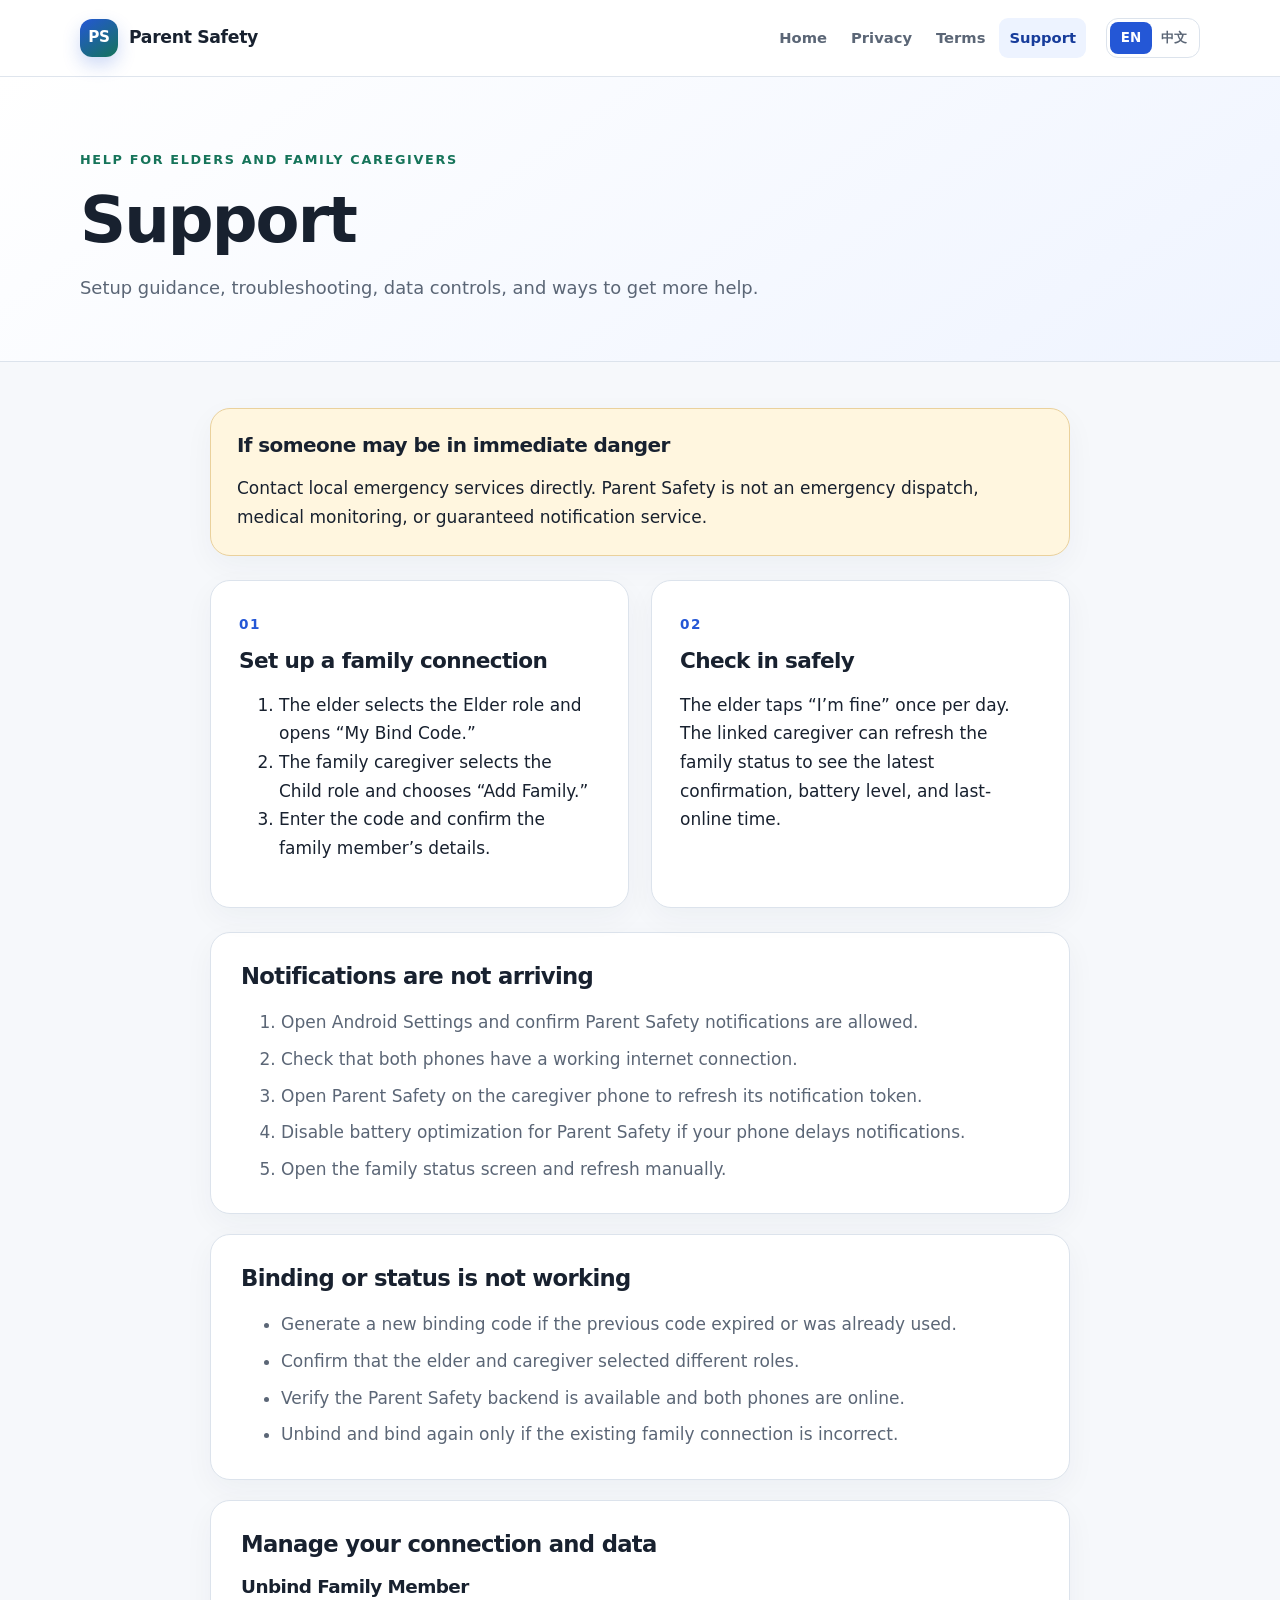
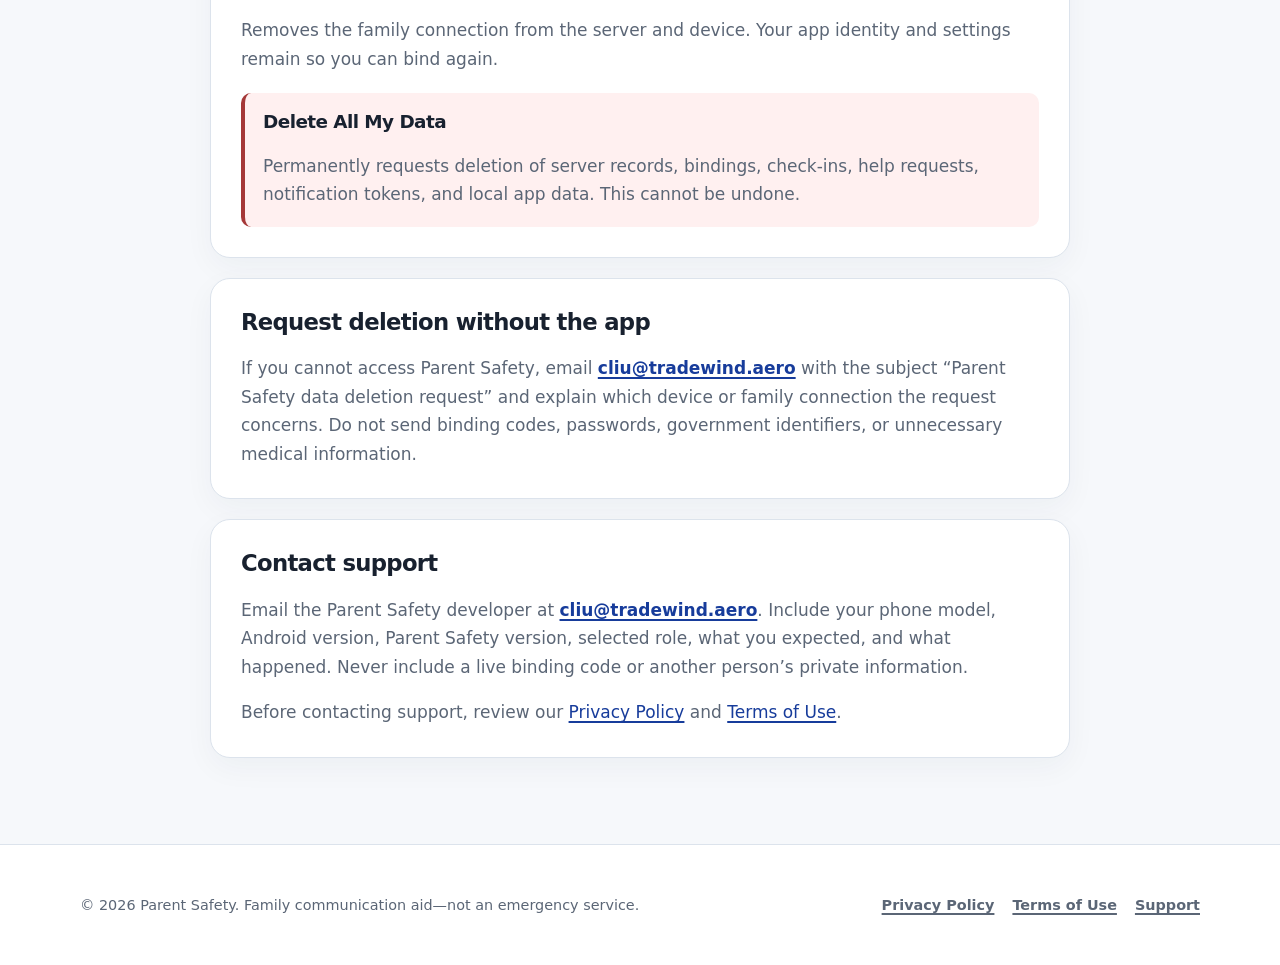
==== support/index.html @ eed0bc13 "Create Parent Safety static site" ====
<!doctype html>
<html lang="en">
<head>
  <meta charset="utf-8">
  <meta name="viewport" content="width=device-width, initial-scale=1">
  <meta name="description" content="Setup, troubleshooting, data controls, and developer contact for Parent Safety.">
  <title>Support | Parent Safety</title>
  <link rel="stylesheet" href="../assets/styles.css">
</head>
<body>
  <a class="skip-link" href="#main">Skip to content</a>
  <header class="site-header"><div class="nav-shell">
    <a class="brand" href="../"><span class="brand-mark" aria-hidden="true">PS</span>Parent Safety</a>
    <div class="nav-actions"><nav class="primary-nav" aria-label="Primary navigation"><a href="../">Home</a><a href="../privacy/">Privacy</a><a href="../terms/">Terms</a><a href="./" aria-current="page">Support</a></nav><nav class="language-switcher" aria-label="Language"><span lang="en" aria-current="true">EN</span><a href="zh.html" lang="zh" hreflang="zh">中文</a></nav></div>
  </div></header>

  <main id="main">
    <header class="page-hero"><div class="page-shell"><p class="eyebrow">Help for elders and family caregivers</p><h1>Support</h1><p class="page-description">Setup guidance, troubleshooting, data controls, and ways to get more help.</p></div></header>
    <div class="legal-content">
      <aside class="notice notice-warning"><h2>If someone may be in immediate danger</h2><p>Contact local emergency services directly. Parent Safety is not an emergency dispatch, medical monitoring, or guaranteed notification service.</p></aside>

      <div class="support-grid">
        <article class="support-card"><span aria-hidden="true">01</span><h2>Set up a family connection</h2><ol><li>The elder selects the Elder role and opens “My Bind Code.”</li><li>The family caregiver selects the Child role and chooses “Add Family.”</li><li>Enter the code and confirm the family member’s details.</li></ol></article>
        <article class="support-card"><span aria-hidden="true">02</span><h2>Check in safely</h2><p>The elder taps “I’m fine” once per day. The linked caregiver can refresh the family status to see the latest confirmation, battery level, and last-online time.</p></article>
      </div>

      <section class="legal-section"><h2>Notifications are not arriving</h2><ol><li>Open Android Settings and confirm Parent Safety notifications are allowed.</li><li>Check that both phones have a working internet connection.</li><li>Open Parent Safety on the caregiver phone to refresh its notification token.</li><li>Disable battery optimization for Parent Safety if your phone delays notifications.</li><li>Open the family status screen and refresh manually.</li></ol></section>

      <section class="legal-section"><h2>Binding or status is not working</h2><ul><li>Generate a new binding code if the previous code expired or was already used.</li><li>Confirm that the elder and caregiver selected different roles.</li><li>Verify the Parent Safety backend is available and both phones are online.</li><li>Unbind and bind again only if the existing family connection is incorrect.</li></ul></section>

      <section class="legal-section"><h2>Manage your connection and data</h2><div><h3>Unbind Family Member</h3><p>Removes the family connection from the server and device. Your app identity and settings remain so you can bind again.</p></div><div class="danger-block"><h3>Delete All My Data</h3><p>Permanently requests deletion of server records, bindings, check-ins, help requests, notification tokens, and local app data. This cannot be undone.</p></div></section>

      <section class="legal-section" id="data-deletion"><h2>Request deletion without the app</h2><p>If you cannot access Parent Safety, email <a class="email-link" href="mailto:cliu@tradewind.aero?subject=Parent%20Safety%20data%20deletion%20request">cliu@tradewind.aero</a> with the subject “Parent Safety data deletion request” and explain which device or family connection the request concerns. Do not send binding codes, passwords, government identifiers, or unnecessary medical information.</p></section>

      <section class="legal-section"><h2>Contact support</h2><p>Email the Parent Safety developer at <a class="email-link" href="mailto:cliu@tradewind.aero?subject=Parent%20Safety%20support">cliu@tradewind.aero</a>. Include your phone model, Android version, Parent Safety version, selected role, what you expected, and what happened. Never include a live binding code or another person’s private information.</p><p>Before contacting support, review our <a href="../privacy/">Privacy Policy</a> and <a href="../terms/">Terms of Use</a>.</p></section>
    </div>
  </main>

  <footer class="site-footer"><div class="footer-shell"><div class="footer-copy">© 2026 Parent Safety. Family communication aid—not an emergency service.</div><nav class="footer-links" aria-label="Legal and support"><a href="../privacy/">Privacy Policy</a><a href="../terms/">Terms of Use</a><a href="./">Support</a></nav></div></footer>
</body>
</html>
---- assets/styles.css ----
:root {
  --ink: #18212f;
  --muted: #5b6676;
  --blue: #2457d6;
  --blue-dark: #173c9b;
  --blue-soft: #edf3ff;
  --green: #16745a;
  --green-soft: #eaf8f3;
  --amber: #945b10;
  --amber-soft: #fff6df;
  --red: #a53838;
  --red-soft: #fff0f0;
  --line: #dce3ec;
  --surface: #ffffff;
  --background: #f6f8fb;
  --shadow: 0 18px 45px rgba(31, 48, 78, 0.09);
  --radius: 20px;
  --content: 1120px;
}

* {
  box-sizing: border-box;
}

html {
  scroll-behavior: smooth;
}

body {
  margin: 0;
  color: var(--ink);
  background: var(--background);
  font-family: Inter, ui-sans-serif, system-ui, -apple-system, BlinkMacSystemFont, "Segoe UI", sans-serif;
  font-size: 17px;
  line-height: 1.68;
  -webkit-font-smoothing: antialiased;
}

a {
  color: var(--blue-dark);
  text-decoration-thickness: 1.5px;
  text-underline-offset: 3px;
}

a:hover {
  color: var(--blue);
}

a:focus-visible,
button:focus-visible {
  outline: 3px solid rgba(36, 87, 214, 0.32);
  outline-offset: 3px;
}

.skip-link {
  position: fixed;
  top: 10px;
  left: 10px;
  z-index: 10;
  padding: 10px 14px;
  border-radius: 10px;
  color: #fff;
  background: var(--blue-dark);
  transform: translateY(-160%);
}

.skip-link:focus {
  transform: translateY(0);
}

.site-header {
  position: sticky;
  top: 0;
  z-index: 5;
  border-bottom: 1px solid rgba(220, 227, 236, 0.9);
  background: rgba(255, 255, 255, 0.94);
  backdrop-filter: blur(14px);
}

.nav-shell,
.page-shell,
.footer-shell {
  width: min(calc(100% - 40px), var(--content));
  margin-inline: auto;
}

.nav-shell {
  display: flex;
  min-height: 76px;
  align-items: center;
  justify-content: space-between;
  gap: 24px;
}

.brand {
  display: inline-flex;
  align-items: center;
  gap: 11px;
  color: var(--ink);
  font-size: 1.08rem;
  font-weight: 800;
  letter-spacing: -0.02em;
  text-decoration: none;
}

.brand-mark {
  display: grid;
  width: 38px;
  height: 38px;
  place-items: center;
  border-radius: 12px;
  color: #fff;
  background: linear-gradient(145deg, var(--blue), var(--green));
  font-size: 0.95rem;
  box-shadow: 0 8px 18px rgba(36, 87, 214, 0.22);
}

.nav-actions,
.primary-nav,
.language-switcher {
  display: flex;
  align-items: center;
}

.nav-actions {
  gap: 20px;
}

.primary-nav {
  gap: 4px;
}

.primary-nav a {
  padding: 8px 10px;
  border-radius: 9px;
  color: var(--muted);
  font-size: 0.92rem;
  font-weight: 650;
  text-decoration: none;
}

.primary-nav a:hover,
.primary-nav a[aria-current="page"] {
  color: var(--blue-dark);
  background: var(--blue-soft);
}

.language-switcher {
  padding: 3px;
  border: 1px solid var(--line);
  border-radius: 12px;
  background: var(--surface);
}

.language-switcher a,
.language-switcher span {
  min-width: 42px;
  padding: 5px 9px;
  border-radius: 8px;
  color: var(--muted);
  font-size: 0.84rem;
  font-weight: 750;
  text-align: center;
  text-decoration: none;
}

.language-switcher span {
  color: #fff;
  background: var(--blue);
}

.hero {
  overflow: hidden;
  border-bottom: 1px solid var(--line);
  background:
    radial-gradient(circle at 88% 18%, rgba(36, 87, 214, 0.16), transparent 28%),
    radial-gradient(circle at 12% 78%, rgba(22, 116, 90, 0.13), transparent 30%),
    linear-gradient(145deg, #fff 0%, #f4f7ff 100%);
}

.hero-grid {
  display: grid;
  grid-template-columns: minmax(0, 1.25fr) minmax(280px, 0.75fr);
  gap: 70px;
  align-items: center;
  min-height: 620px;
  padding-block: 90px;
}

.eyebrow {
  margin: 0 0 12px;
  color: var(--green);
  font-size: 0.8rem;
  font-weight: 850;
  letter-spacing: 0.13em;
  text-transform: uppercase;
}

h1,
h2,
h3 {
  margin-top: 0;
  line-height: 1.2;
  letter-spacing: -0.03em;
}

h1 {
  max-width: 780px;
  margin-bottom: 22px;
  font-size: clamp(2.55rem, 6vw, 4.9rem);
}

h2 {
  font-size: clamp(1.55rem, 3vw, 2.25rem);
}

h3 {
  font-size: 1.15rem;
}

.hero-copy {
  max-width: 730px;
  margin: 0;
  color: var(--muted);
  font-size: clamp(1.05rem, 2vw, 1.25rem);
}

.hero-actions {
  display: flex;
  flex-wrap: wrap;
  gap: 12px;
  margin-top: 32px;
}

.button {
  display: inline-flex;
  min-height: 48px;
  align-items: center;
  justify-content: center;
  padding: 11px 18px;
  border: 1px solid var(--blue);
  border-radius: 13px;
  font-weight: 750;
  text-decoration: none;
}

.button-primary {
  color: #fff;
  background: var(--blue);
  box-shadow: 0 10px 24px rgba(36, 87, 214, 0.2);
}

.button-primary:hover {
  color: #fff;
  background: var(--blue-dark);
}

.button-secondary {
  color: var(--blue-dark);
  background: #fff;
}

.status-card {
  position: relative;
  padding: 28px;
  border: 1px solid rgba(220, 227, 236, 0.9);
  border-radius: 28px;
  background: rgba(255, 255, 255, 0.94);
  box-shadow: var(--shadow);
}

.status-card::before {
  position: absolute;
  inset: -13px 28px auto;
  height: 13px;
  border-radius: 14px 14px 0 0;
  background: linear-gradient(90deg, var(--blue), var(--green));
  content: "";
}

.status-label {
  color: var(--muted);
  font-size: 0.83rem;
  font-weight: 750;
  letter-spacing: 0.09em;
  text-transform: uppercase;
}

.status-value {
  margin: 10px 0 22px;
  color: var(--green);
  font-size: 2rem;
  font-weight: 850;
}

.status-row {
  display: flex;
  justify-content: space-between;
  gap: 18px;
  padding: 13px 0;
  border-top: 1px solid var(--line);
}

.status-row span:first-child {
  color: var(--muted);
}

.status-row strong {
  text-align: right;
}

.section {
  padding-block: 80px;
}

.section-heading {
  max-width: 700px;
  margin-bottom: 34px;
}

.section-heading p,
.card p,
.legal-section p,
.legal-section li {
  color: var(--muted);
}

.grid-3,
.grid-2,
.support-grid {
  display: grid;
  gap: 22px;
}

.grid-3 {
  grid-template-columns: repeat(3, 1fr);
}

.grid-2,
.support-grid {
  grid-template-columns: repeat(2, 1fr);
}

.card,
.support-card,
.legal-section,
.notice {
  border: 1px solid var(--line);
  border-radius: var(--radius);
  background: var(--surface);
  box-shadow: 0 10px 30px rgba(31, 48, 78, 0.045);
}

.card,
.support-card {
  padding: 28px;
}

.card-number {
  display: inline-grid;
  width: 42px;
  height: 42px;
  margin-bottom: 20px;
  place-items: center;
  border-radius: 13px;
  color: var(--blue-dark);
  background: var(--blue-soft);
  font-weight: 850;
}

.privacy-callout {
  color: #fff;
  background: linear-gradient(135deg, #173c9b, #12644f);
}

.privacy-callout .section-heading p,
.privacy-callout p,
.privacy-callout a {
  color: rgba(255, 255, 255, 0.86);
}

.privacy-callout a:hover {
  color: #fff;
}

.page-hero {
  padding: 72px 0 58px;
  border-bottom: 1px solid var(--line);
  background: linear-gradient(145deg, #fff, #eff4ff);
}

.page-hero h1 {
  margin-bottom: 14px;
  font-size: clamp(2.3rem, 5vw, 4rem);
}

.page-description {
  max-width: 760px;
  margin: 0;
  color: var(--muted);
  font-size: 1.12rem;
}

.legal-content {
  width: min(calc(100% - 40px), 860px);
  margin: 46px auto 86px;
}

.notice {
  margin-bottom: 24px;
  padding: 24px 26px;
  border-color: #bfd8d0;
  background: var(--green-soft);
}

.notice-warning {
  border-color: #ead19c;
  background: var(--amber-soft);
}

.notice h2,
.notice p {
  margin-bottom: 0;
}

.notice h2 {
  font-size: 1.25rem;
}

.legal-section {
  margin-top: 20px;
  padding: 30px;
}

.legal-section h2 {
  margin-bottom: 18px;
  font-size: 1.42rem;
}

.legal-section p:last-child,
.legal-section ul:last-child,
.legal-section ol:last-child {
  margin-bottom: 0;
}

.legal-section li + li {
  margin-top: 8px;
}

.support-grid {
  margin-bottom: 24px;
}

.support-card > span {
  color: var(--blue);
  font-size: 0.85rem;
  font-weight: 850;
  letter-spacing: 0.12em;
}

.support-card h2 {
  margin: 10px 0 14px;
  font-size: 1.35rem;
}

.danger-block {
  margin-top: 20px;
  padding: 18px;
  border-left: 4px solid var(--red);
  border-radius: 10px;
  background: var(--red-soft);
}

.contact-card {
  display: flex;
  flex-wrap: wrap;
  align-items: center;
  justify-content: space-between;
  gap: 18px;
}

.contact-card p {
  margin: 0;
}

.email-link {
  overflow-wrap: anywhere;
  font-weight: 800;
}

.site-footer {
  border-top: 1px solid var(--line);
  background: #fff;
}

.footer-shell {
  display: flex;
  min-height: 120px;
  align-items: center;
  justify-content: space-between;
  gap: 28px;
  padding-block: 24px;
}

.footer-copy {
  color: var(--muted);
  font-size: 0.9rem;
}

.footer-links {
  display: flex;
  flex-wrap: wrap;
  gap: 18px;
}

.footer-links a {
  color: var(--muted);
  font-size: 0.9rem;
  font-weight: 650;
}

@media (max-width: 900px) {
  .nav-shell {
    align-items: flex-start;
    padding-block: 14px;
  }

  .nav-actions {
    align-items: flex-end;
    flex-direction: column-reverse;
    gap: 8px;
  }

  .hero-grid {
    grid-template-columns: 1fr;
    gap: 54px;
    min-height: auto;
    padding-block: 72px;
  }

  .status-card {
    max-width: 560px;
  }

  .grid-3 {
    grid-template-columns: 1fr;
  }
}

@media (max-width: 680px) {
  body {
    font-size: 16px;
  }

  .nav-shell,
  .page-shell,
  .footer-shell,
  .legal-content {
    width: min(calc(100% - 28px), var(--content));
  }

  .nav-shell,
  .footer-shell {
    align-items: flex-start;
    flex-direction: column;
  }

  .nav-actions {
    width: 100%;
    align-items: stretch;
  }

  .primary-nav {
    width: 100%;
    overflow-x: auto;
    padding-bottom: 3px;
  }

  .primary-nav a {
    white-space: nowrap;
  }

  .language-switcher {
    align-self: flex-end;
  }

  .hero-grid {
    padding-block: 58px;
  }

  .hero-actions,
  .hero-actions .button {
    width: 100%;
  }

  .section {
    padding-block: 58px;
  }

  .grid-2,
  .support-grid {
    grid-template-columns: 1fr;
  }

  .page-hero {
    padding: 54px 0 42px;
  }

  .legal-content {
    margin-block: 30px 58px;
  }

  .legal-section,
  .notice,
  .card,
  .support-card {
    padding: 22px;
    border-radius: 16px;
  }

  .footer-shell {
    min-height: auto;
  }
}

@media (prefers-reduced-motion: reduce) {
  html {
    scroll-behavior: auto;
  }
}
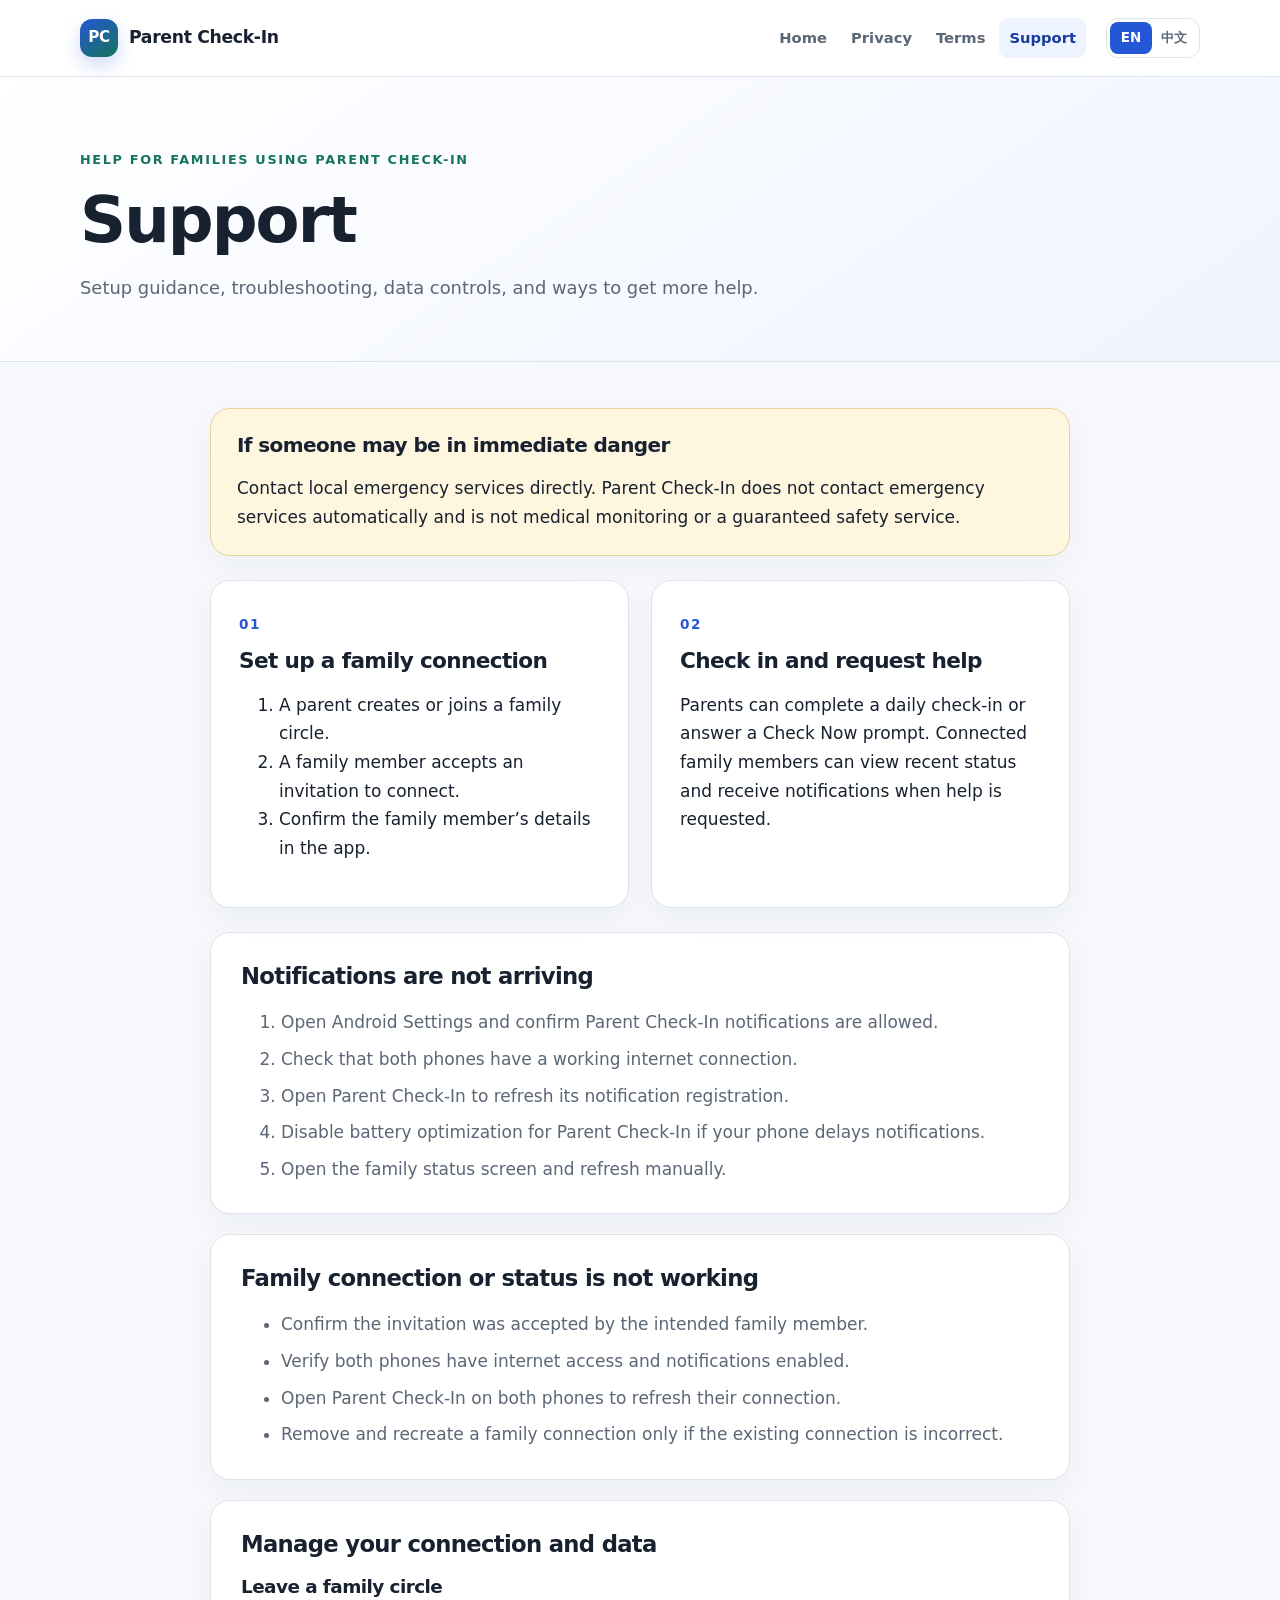
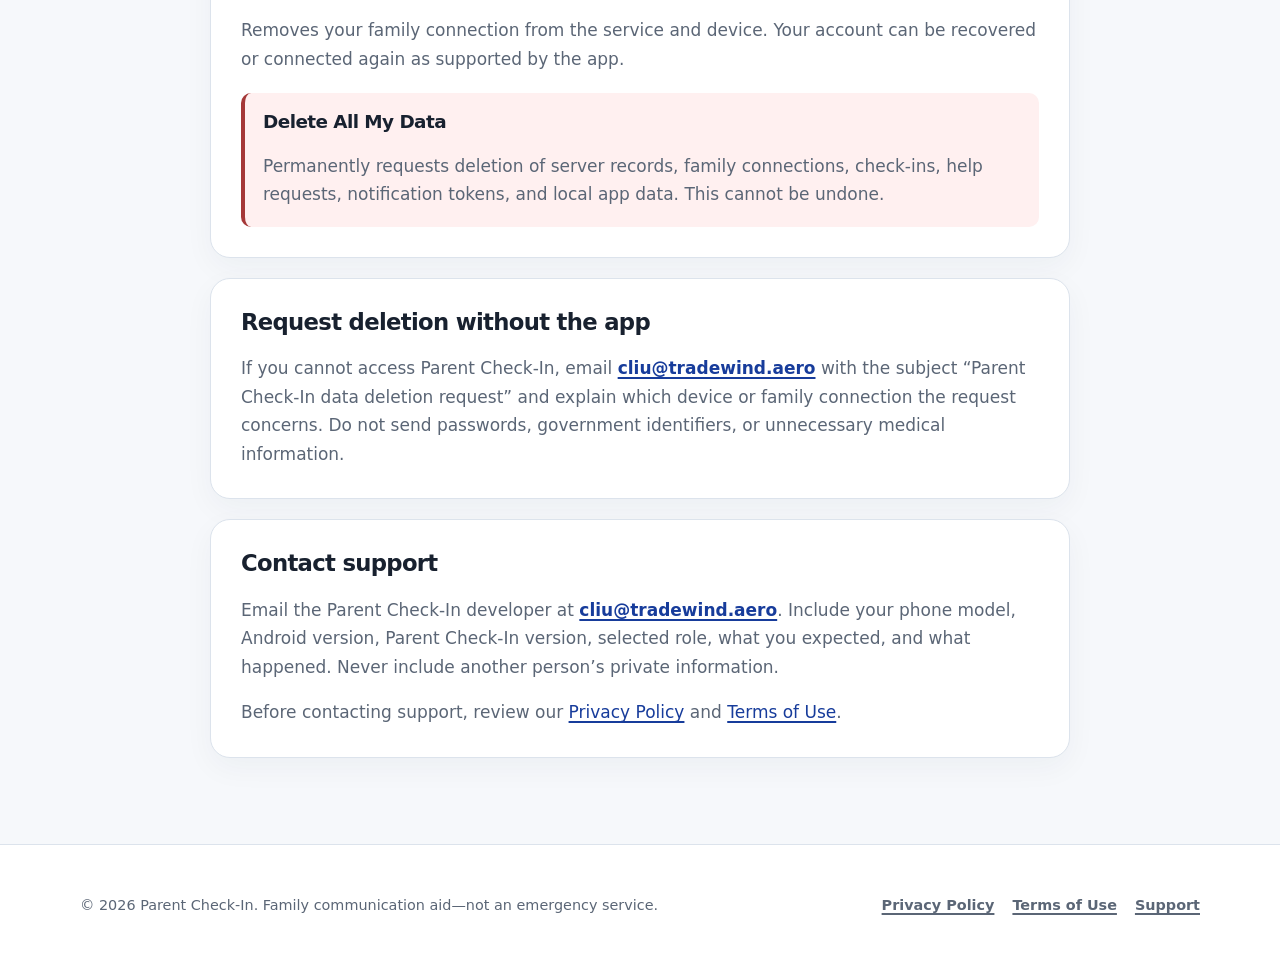
==== commit c2a38272: "refresh support page for Parent Check-In V2" ====
--- a/support/index.html
+++ b/support/index.html
@@ -3,39 +3,39 @@
 <head>
   <meta charset="utf-8">
   <meta name="viewport" content="width=device-width, initial-scale=1">
-  <meta name="description" content="Setup, troubleshooting, data controls, and developer contact for Parent Safety.">
-  <title>Support | Parent Safety</title>
+  <meta name="description" content="Setup, troubleshooting, data controls, and developer contact for Parent Check-In.">
+  <title>Support | Parent Check-In</title>
   <link rel="stylesheet" href="../assets/styles.css">
 </head>
 <body>
   <a class="skip-link" href="#main">Skip to content</a>
   <header class="site-header"><div class="nav-shell">
-    <a class="brand" href="../"><span class="brand-mark" aria-hidden="true">PS</span>Parent Safety</a>
+    <a class="brand" href="../"><span class="brand-mark" aria-hidden="true">PC</span>Parent Check-In</a>
     <div class="nav-actions"><nav class="primary-nav" aria-label="Primary navigation"><a href="../">Home</a><a href="../privacy/">Privacy</a><a href="../terms/">Terms</a><a href="./" aria-current="page">Support</a></nav><nav class="language-switcher" aria-label="Language"><span lang="en" aria-current="true">EN</span><a href="zh.html" lang="zh" hreflang="zh">中文</a></nav></div>
   </div></header>
 
   <main id="main">
-    <header class="page-hero"><div class="page-shell"><p class="eyebrow">Help for elders and family caregivers</p><h1>Support</h1><p class="page-description">Setup guidance, troubleshooting, data controls, and ways to get more help.</p></div></header>
+    <header class="page-hero"><div class="page-shell"><p class="eyebrow">Help for families using Parent Check-In</p><h1>Support</h1><p class="page-description">Setup guidance, troubleshooting, data controls, and ways to get more help.</p></div></header>
     <div class="legal-content">
-      <aside class="notice notice-warning"><h2>If someone may be in immediate danger</h2><p>Contact local emergency services directly. Parent Safety is not an emergency dispatch, medical monitoring, or guaranteed notification service.</p></aside>
+      <aside class="notice notice-warning"><h2>If someone may be in immediate danger</h2><p>Contact local emergency services directly. Parent Check-In does not contact emergency services automatically and is not medical monitoring or a guaranteed safety service.</p></aside>
 
       <div class="support-grid">
-        <article class="support-card"><span aria-hidden="true">01</span><h2>Set up a family connection</h2><ol><li>The elder selects the Elder role and opens “My Bind Code.”</li><li>The family caregiver selects the Child role and chooses “Add Family.”</li><li>Enter the code and confirm the family member’s details.</li></ol></article>
-        <article class="support-card"><span aria-hidden="true">02</span><h2>Check in safely</h2><p>The elder taps “I’m fine” once per day. The linked caregiver can refresh the family status to see the latest confirmation, battery level, and last-online time.</p></article>
+        <article class="support-card"><span aria-hidden="true">01</span><h2>Set up a family connection</h2><ol><li>A parent creates or joins a family circle.</li><li>A family member accepts an invitation to connect.</li><li>Confirm the family member’s details in the app.</li></ol></article>
+        <article class="support-card"><span aria-hidden="true">02</span><h2>Check in and request help</h2><p>Parents can complete a daily check-in or answer a Check Now prompt. Connected family members can view recent status and receive notifications when help is requested.</p></article>
       </div>
 
-      <section class="legal-section"><h2>Notifications are not arriving</h2><ol><li>Open Android Settings and confirm Parent Safety notifications are allowed.</li><li>Check that both phones have a working internet connection.</li><li>Open Parent Safety on the caregiver phone to refresh its notification token.</li><li>Disable battery optimization for Parent Safety if your phone delays notifications.</li><li>Open the family status screen and refresh manually.</li></ol></section>
+      <section class="legal-section"><h2>Notifications are not arriving</h2><ol><li>Open Android Settings and confirm Parent Check-In notifications are allowed.</li><li>Check that both phones have a working internet connection.</li><li>Open Parent Check-In to refresh its notification registration.</li><li>Disable battery optimization for Parent Check-In if your phone delays notifications.</li><li>Open the family status screen and refresh manually.</li></ol></section>
 
-      <section class="legal-section"><h2>Binding or status is not working</h2><ul><li>Generate a new binding code if the previous code expired or was already used.</li><li>Confirm that the elder and caregiver selected different roles.</li><li>Verify the Parent Safety backend is available and both phones are online.</li><li>Unbind and bind again only if the existing family connection is incorrect.</li></ul></section>
+      <section class="legal-section"><h2>Family connection or status is not working</h2><ul><li>Confirm the invitation was accepted by the intended family member.</li><li>Verify both phones have internet access and notifications enabled.</li><li>Open Parent Check-In on both phones to refresh their connection.</li><li>Remove and recreate a family connection only if the existing connection is incorrect.</li></ul></section>
 
-      <section class="legal-section"><h2>Manage your connection and data</h2><div><h3>Unbind Family Member</h3><p>Removes the family connection from the server and device. Your app identity and settings remain so you can bind again.</p></div><div class="danger-block"><h3>Delete All My Data</h3><p>Permanently requests deletion of server records, bindings, check-ins, help requests, notification tokens, and local app data. This cannot be undone.</p></div></section>
+      <section class="legal-section"><h2>Manage your connection and data</h2><div><h3>Leave a family circle</h3><p>Removes your family connection from the service and device. Your account can be recovered or connected again as supported by the app.</p></div><div class="danger-block"><h3>Delete All My Data</h3><p>Permanently requests deletion of server records, family connections, check-ins, help requests, notification tokens, and local app data. This cannot be undone.</p></div></section>
 
-      <section class="legal-section" id="data-deletion"><h2>Request deletion without the app</h2><p>If you cannot access Parent Safety, email <a class="email-link" href="mailto:cliu@tradewind.aero?subject=Parent%20Safety%20data%20deletion%20request">cliu@tradewind.aero</a> with the subject “Parent Safety data deletion request” and explain which device or family connection the request concerns. Do not send binding codes, passwords, government identifiers, or unnecessary medical information.</p></section>
+      <section class="legal-section" id="data-deletion"><h2>Request deletion without the app</h2><p>If you cannot access Parent Check-In, email <a class="email-link" href="mailto:cliu@tradewind.aero?subject=Parent%20Check-In%20data%20deletion%20request">cliu@tradewind.aero</a> with the subject “Parent Check-In data deletion request” and explain which device or family connection the request concerns. Do not send passwords, government identifiers, or unnecessary medical information.</p></section>
 
-      <section class="legal-section"><h2>Contact support</h2><p>Email the Parent Safety developer at <a class="email-link" href="mailto:cliu@tradewind.aero?subject=Parent%20Safety%20support">cliu@tradewind.aero</a>. Include your phone model, Android version, Parent Safety version, selected role, what you expected, and what happened. Never include a live binding code or another person’s private information.</p><p>Before contacting support, review our <a href="../privacy/">Privacy Policy</a> and <a href="../terms/">Terms of Use</a>.</p></section>
+      <section class="legal-section"><h2>Contact support</h2><p>Email the Parent Check-In developer at <a class="email-link" href="mailto:cliu@tradewind.aero?subject=Parent%20Check-In%20support">cliu@tradewind.aero</a>. Include your phone model, Android version, Parent Check-In version, selected role, what you expected, and what happened. Never include another person’s private information.</p><p>Before contacting support, review our <a href="../privacy/">Privacy Policy</a> and <a href="../terms/">Terms of Use</a>.</p></section>
     </div>
   </main>
 
-  <footer class="site-footer"><div class="footer-shell"><div class="footer-copy">© 2026 Parent Safety. Family communication aid—not an emergency service.</div><nav class="footer-links" aria-label="Legal and support"><a href="../privacy/">Privacy Policy</a><a href="../terms/">Terms of Use</a><a href="./">Support</a></nav></div></footer>
+  <footer class="site-footer"><div class="footer-shell"><div class="footer-copy">© 2026 Parent Check-In. Family communication aid—not an emergency service.</div><nav class="footer-links" aria-label="Legal and support"><a href="../privacy/">Privacy Policy</a><a href="../terms/">Terms of Use</a><a href="./">Support</a></nav></div></footer>
 </body>
 </html>
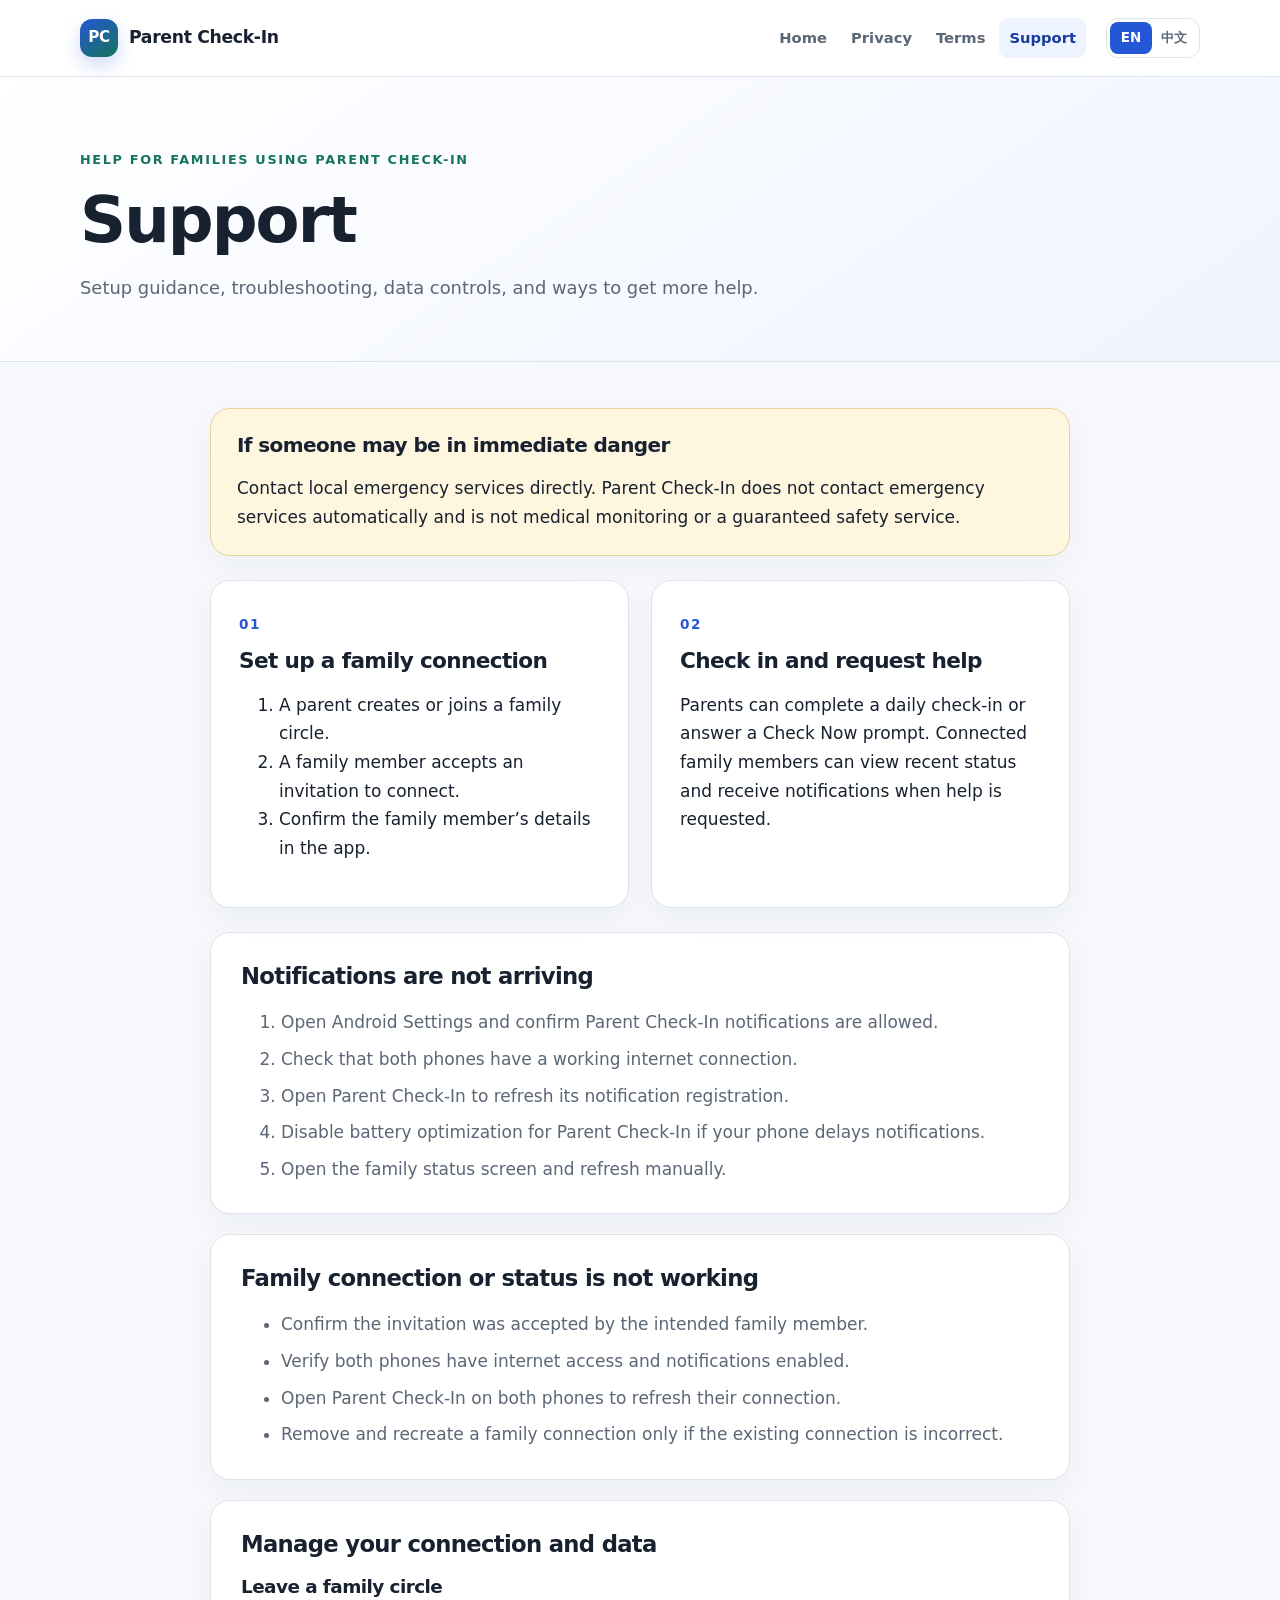
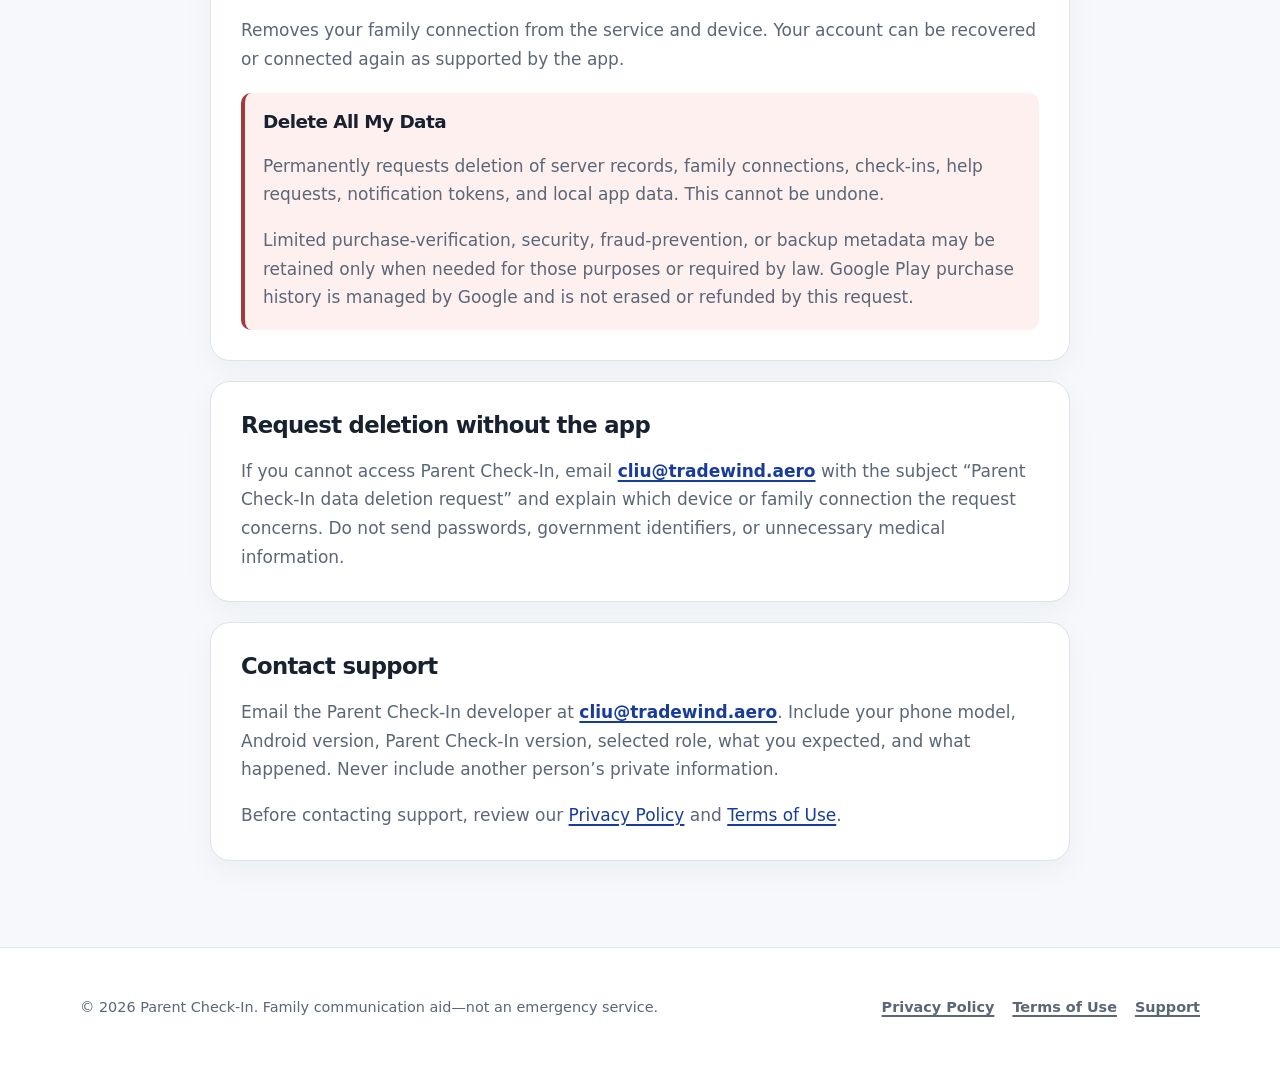
==== commit 4427b3da: "clarify account deletion retention scope" ====
--- a/support/index.html
+++ b/support/index.html
@@ -28,7 +28,7 @@
 
       <section class="legal-section"><h2>Family connection or status is not working</h2><ul><li>Confirm the invitation was accepted by the intended family member.</li><li>Verify both phones have internet access and notifications enabled.</li><li>Open Parent Check-In on both phones to refresh their connection.</li><li>Remove and recreate a family connection only if the existing connection is incorrect.</li></ul></section>
 
-      <section class="legal-section"><h2>Manage your connection and data</h2><div><h3>Leave a family circle</h3><p>Removes your family connection from the service and device. Your account can be recovered or connected again as supported by the app.</p></div><div class="danger-block"><h3>Delete All My Data</h3><p>Permanently requests deletion of server records, family connections, check-ins, help requests, notification tokens, and local app data. This cannot be undone.</p></div></section>
+      <section class="legal-section"><h2>Manage your connection and data</h2><div><h3>Leave a family circle</h3><p>Removes your family connection from the service and device. Your account can be recovered or connected again as supported by the app.</p></div><div class="danger-block"><h3>Delete All My Data</h3><p>Permanently requests deletion of server records, family connections, check-ins, help requests, notification tokens, and local app data. This cannot be undone.</p><p>Limited purchase-verification, security, fraud-prevention, or backup metadata may be retained only when needed for those purposes or required by law. Google Play purchase history is managed by Google and is not erased or refunded by this request.</p></div></section>
 
       <section class="legal-section" id="data-deletion"><h2>Request deletion without the app</h2><p>If you cannot access Parent Check-In, email <a class="email-link" href="mailto:cliu@tradewind.aero?subject=Parent%20Check-In%20data%20deletion%20request">cliu@tradewind.aero</a> with the subject “Parent Check-In data deletion request” and explain which device or family connection the request concerns. Do not send passwords, government identifiers, or unnecessary medical information.</p></section>
 
